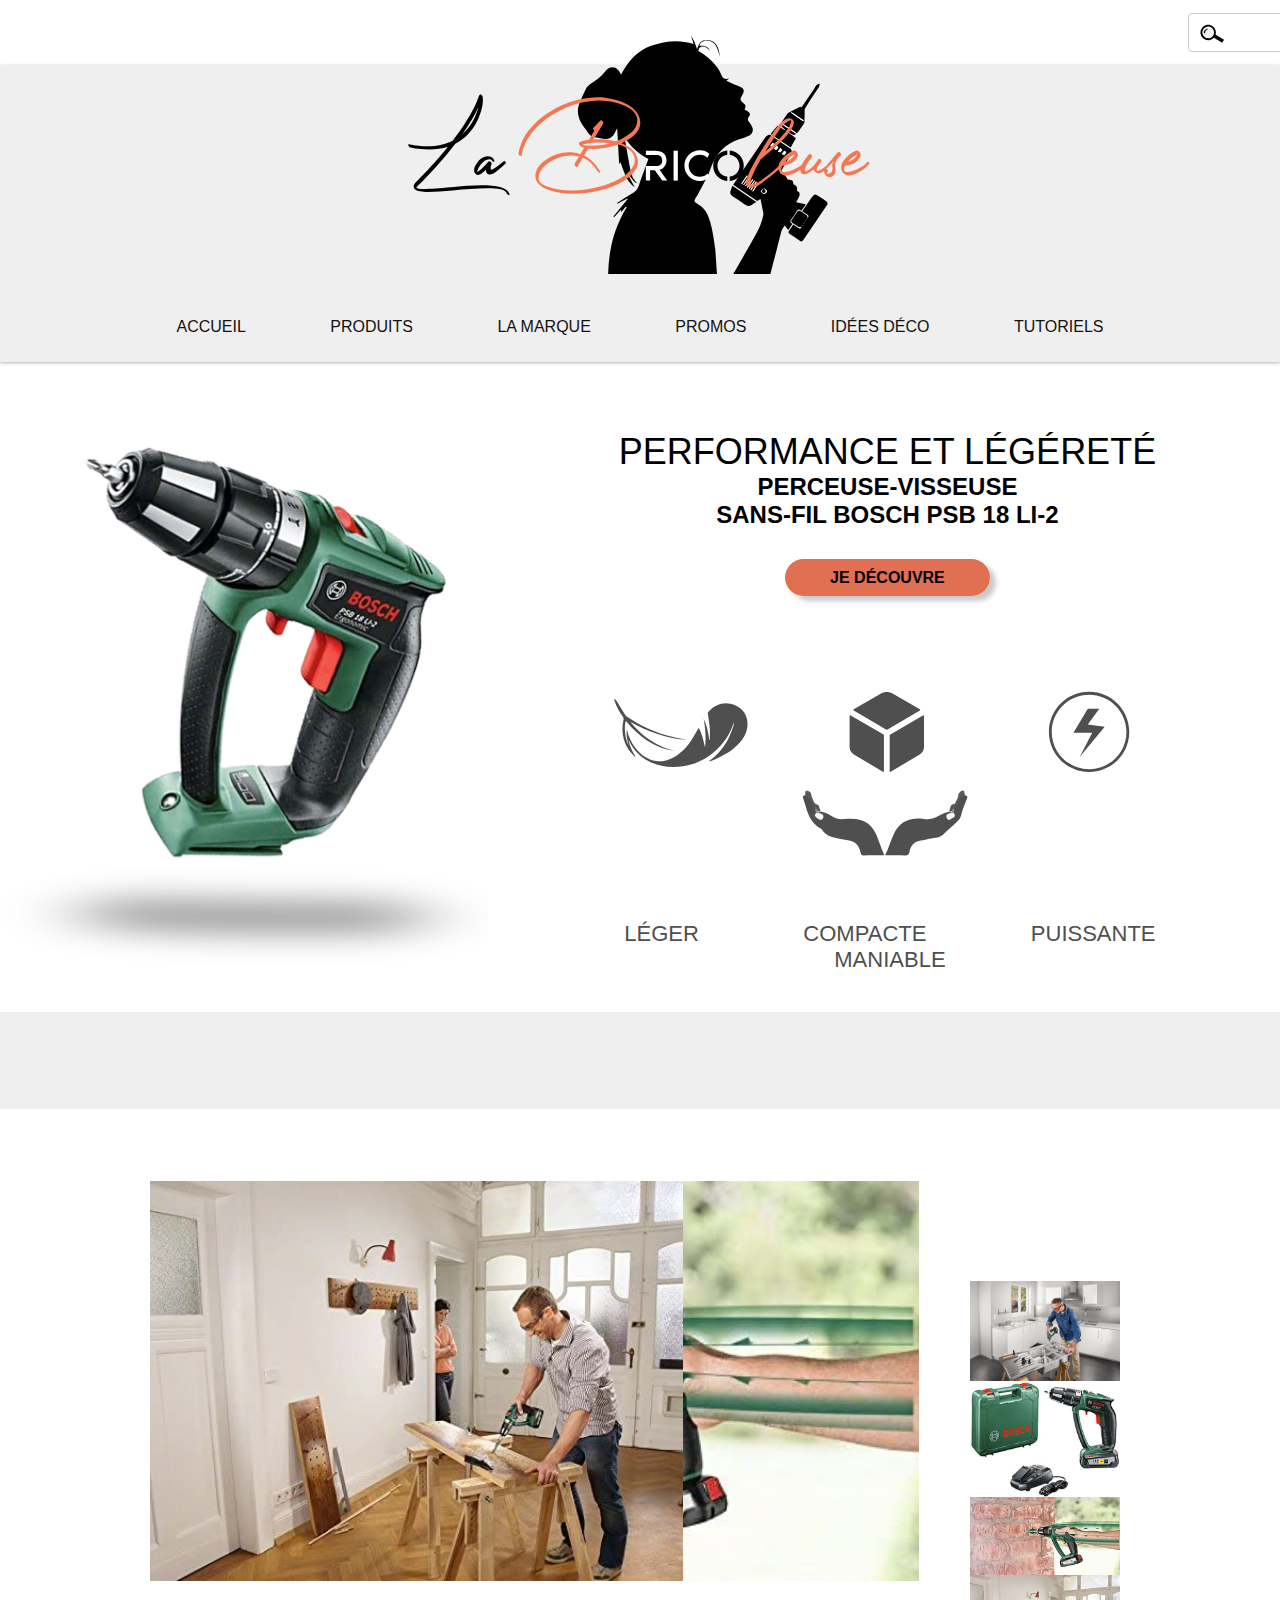
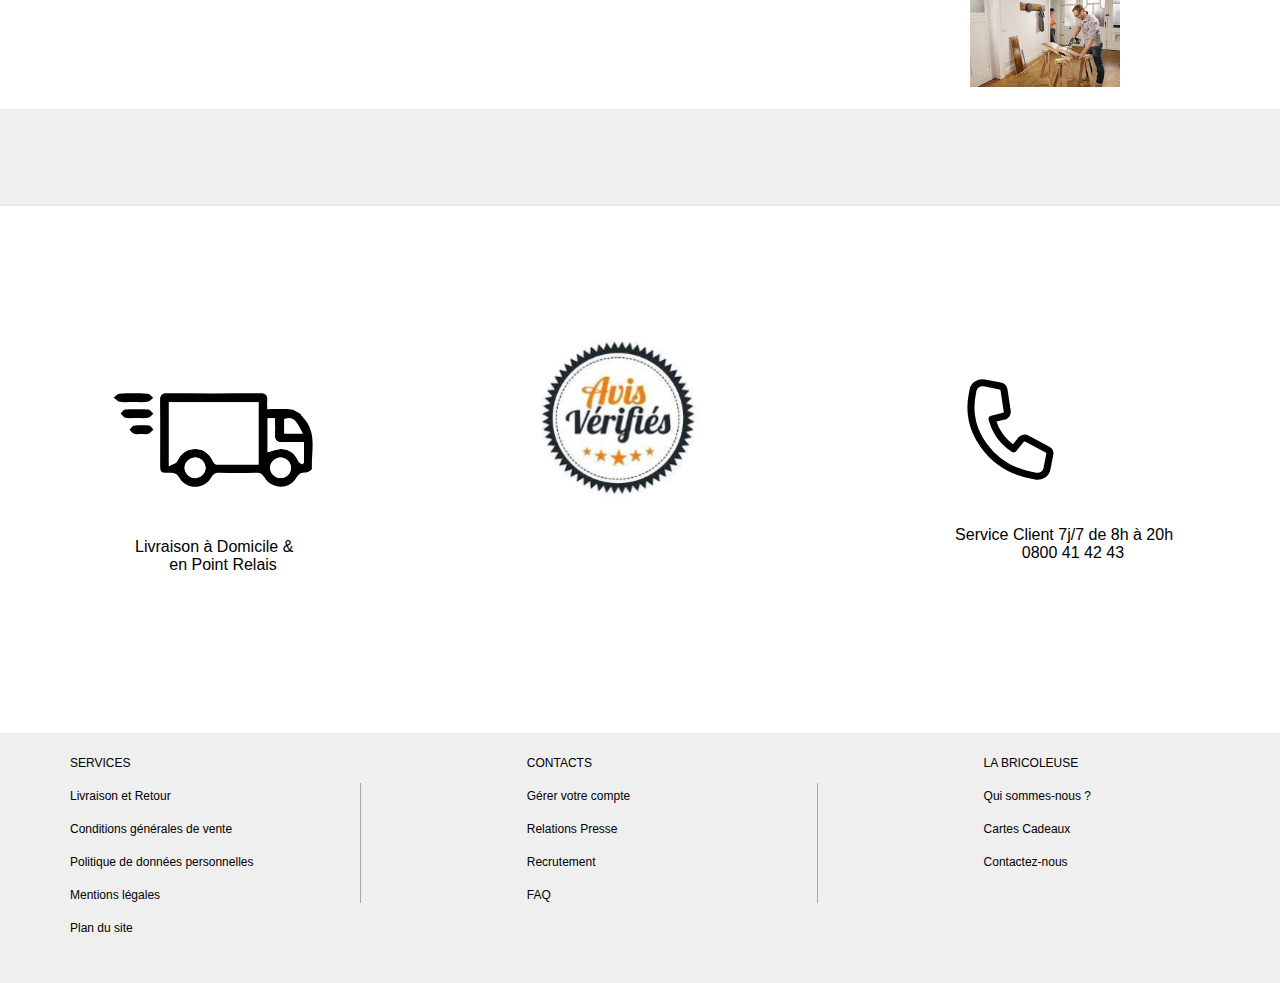
==== index.html @ b51d36c8 "--all" ====
<!DOCTYPE html>
<html lang="fr">

<head>
  <meta charset="UTF-8">
  <meta http-equiv="X-UA-Compatible" content="IE=edge">
  <meta name="viewport" content="width=device-width, initial-scale=1.0">
  <meta name="description" content="Des outils légers et performants que la bricoleuse bricole">
  <title>La Bricoleuse | performance et légéreté</title>
  <link rel="stylesheet" href="style.css">
  <link rel="stylesheet" href="vertical-slider.css">
</head>

<body>
<!--bandeau de recherche-->

<nav>
  <div class="container_nav">
    
    <form>
      <input type="text" id="search" placeholder="Rechercher">
    </form>

    <img class="personne" src="./icones/user.svg">
    <img class="sac" src="./icones/icone_panier.svg">

  </div>
</nav>

<!--header-->

<header>
  <div class="centrage_image"><img src="./image/logo/labricoleuselogo.svg" alt="logo la bricoleuse"></div>

  <ul>
    <li><a href="#accueil">accueil</a></li>
    <li><a href="#produits">produits</a></li>
    <li><a href="#lamarque">la marque</a></li>
    <li><a href="#promos">promos</a></li>
    <li><a href="#ideesdeco">idées déco</a></li>
    <li><a href="#tutoriels">tutoriels</a></li>
  </ul>

</header>

<!--contenu global-->

<main class="container_main">

  <!--les différentes sections-->

  <section id="section1"><!--première section-->
    <img id="perceusegauche" src="./image/image perceuses/perceusesection1.svg" alt="photo de perceuse performante"> 


    <div id="section1_gche">
    <div>
    <h2>performance et légéreté</h2>
    <h3>perceuse-visseuse</h3>
    <h4>sans-fil bosch psb 18 li-2</h4>
   </div> 

    <div><a class="btn" href="#">je découvre</a></div> 
    
    <div>
      <ul id="icones_gche">
        <li><img src="./icones/leger.svg"></li>
         <li><img src="./icones/compacte.svg"></li>
        <li><img src="./icones/puissante.svg"></li>
         <li><img src="./icones/maniablev3.svg"></li>
      </ul>
    </div>

  <div>
    <ul id="baselines_gche">
    <li><p>léger</p></li>
    <li><p>compacte</p></li>
    <li><p>puissante</p></li>
    <li><p>maniable</p></li>
  </ul>
  </div>

    </div>

    
  </section>

  <!--bandeau gris-->

  <div class="grey"></div>

  <section id="gallery"><!--deuxième section-->

  <!--vertical gallery-->

<div class="container_gallery">
  <ul class="slides">
    <li id="slide1"><img src="./image/image perceuses/image_gche_section2.svg"></li>
    <li id="slide2"><img src="./image/image perceuses/miniature1.jpg"></li>
    <li id="slide3"><img src="./image/image perceuses/miniature2.jpg"></li>
    <li id="slide4"><img src="./image/image perceuses/miniature3.jpg"></li>
    <li id="slide5"><img src="./image/image perceuses/miniature4.jpg"></li>
  </ul>

  <ul class="thumbnails">
    
    <li><a href="#slide1"><img src="./image/image perceuses/image_gche_section2.svg"></a></li>
    <li><a href="#slide2"><img src="./image/image perceuses/miniature1.jpg"></a></li>
    <li><a href="#slide3"><img src="./image/image perceuses/miniature2.jpg"></a></li>
    <li><a href="#slide4"><img src="./image/image perceuses/miniature3.jpg"></a></li>
    <li><a href="#slide5"><img src="./image/image perceuses/miniature4.jpg"></a></li>
    


</div>
    
  </section>

<!--bandeau gris-->

<div class="grey"></div>



<section id="livraison"><!--troisième section-->

  <div>
  <img src="./icones/camion.svg">
  <p>Livraison à Domicile &
    en Point Relais</p>
</div>

<div>
  <img id="avis" src="./icones/avis_verifies.svg">
</div>

<div>
  <img id="tel" src="./icones/telephone.svg">
  <p>Service Client 7j/7 de 8h à 20h
    0800 41 42 43</p>
</div>
  
</section>


</main>

<!--pied de page-->

<footer>

  <div>
    <ul>
      <li><p>SERVICES</p></li>
       <li><p>Livraison et Retour</p></li>
       <li><p>Conditions générales de vente</p></li>
       <li><p>Politique de données personnelles</p></li>
       <li><p>Mentions légales</p></li>
       <li><p>Plan du site</p></li>
    </ul>
  </div>

  <div class="vl"></div>


  <div>
    <ul>
      <li><p>CONTACTS</p></li>
       <li><p>Gérer votre compte</p></li>
       <li><p>Relations Presse</p></li>
       <li><p>Recrutement</p></li>
       <li><p>FAQ</p></li>
     </ul>
  </div>

  <div class="vl"></div>


  <div>
    <ul>
      <li><p>LA BRICOLEUSE</p></li>
       <li><p>Qui sommes-nous ?</p></li>
       <li><p>Cartes Cadeaux</p></li>
       <li><p>Contactez-nous</p></li>
     </ul>
  </div>

  <div><img src="./icones/reseauxv2.svg"></div>


</footer>

   
</body>





</html>
---- style.css ----
/*variables*/
:root {
--caps: uppercase;
--grey:  #EFEFEF;
--brown: color: #301919;
}



body {

  font-family: 'Segoe UI', Tahoma, Geneva, Verdana, sans-serif;
  font-size: 16 px;
  margin: 0;
}


/*bandeau de recherche*/

.container_nav {

  width: 35%;
  margin: 0 80px;
}

nav {
  background-color: white;  
  top: 0;
  left: 0;
  right: 0;
  margin: 0;
}

nav .container_nav {
  display: flex;
  justify-content: space-evenly; 
  align-items: center;  
  height: 65px;
  margin: 0 1180px;
}

#search {

  width: 356px;
  height: 39px;
  text-align: center;
  border: 1px solid #ccc;
  border-radius: 4px;
  box-sizing: border-box;
  background: url(./icones/loupe.svg) no-repeat;
  background-size: 25px 24px;
  background-position: 10px 7px;
}


/*header*/

header {
background-color: var(--grey);
height: 297px;
box-shadow: 0px 1px 3px rgb(180, 180, 180);

}


header img {
  width: 550px;
  height: auto;
  margin-top: -58px;
 }


 .centrage_image {
 
 text-align: center;

}

header ul {

  list-style-type: none;
  margin-top: 40px;
  text-align: center;

  
}

header li a {
   
  text-decoration: none;
  font-size: 16px;
  color: rgb(19, 18, 18);
  margin: 40px;
  
}

header li {
  display: inline;
  text-transform: var(--caps);
}

 
/*première section*/


.container_main section {
  display: flex;
  justify-content: space-between; 
  align-items: center;
  height: 650px;
  width: auto;
}

#perceusegauche {
width: 600px;
height: auto;
margin-top: 50px;

}



.btn {

color: var(--white);
text-transform: var(--caps);
text-decoration: none;
font-weight: 600;
background-color:  #E16F52;
padding: 10px 45px;
border-radius: 70px;
box-shadow: 6px 5px 5px rgb(202, 202, 202);
margin-top: 60px;

}


#section1_gche h4 {
  
  margin-bottom: 40px;
  font-size:24px;
}

#section1_gche h3 {
  
  font-size:24px;
}


#section1_gche h2 {

  margin-top: -120px;
  font-size: 36px;
  font-weight: 200;
}

#section1 div {

  margin:auto;
  text-transform: var(--caps);

}

#section1_gche {
display: flex;
flex-direction: column;
align-items: center;
text-align: center;


}


 #icones_gche li {

  display: inline-block;
  list-style-type: none;
  margin-right: 5px;
  flex-wrap: nowrap;

}

div #icones_gche {
  margin: auto;
  transform: translateY(100px);
}

#icones_gche img {

  width: 90%;
  height: auto;
  text-align: center;
 
}

#baselines_gche li {

  display: inline-block;
  list-style-type: none;
  transform: translateY(150px);
  padding-right: 100px;
  font-size: 22px;
  color:rgb(79, 79, 79)
  
}

#baselines_gche {

  margin-left: 105px;
}





/*bandeaux gris*/

.grey {

  background-color: var(--grey);
  height: 97px
}

/*2ème section-gallery*/

#gallery {

  height: 600px;
}



/*troisième section livraison*/

#livraison {
  display: flex;
  align-items: center;
  justify-content: space-around;
  height: 527px;
  background-color: white;
  box-shadow: 0px 1px 3px rgb(180, 180, 180);
}


#livraison p {
  text-align: center;
  white-space: pre-wrap;
  margin-top: 20px;
 
}


#livraison img {
  text-align: center;
   margin: auto;
   margin-bottom: 20px;
}




#livraison #avis {

  width: 80%;
  height: auto;
  margin-bottom: 100px;
}




/*footer*/

footer {
  display: flex;
  align-items: left;
  background-color: var(--grey);
  height: 250px;
 
 
  
}

footer li {
  list-style-type: none;
  font-size: 12px;
  line-height: 5px;
  margin-left: 10px;
  margin-right: 20px;
  margin-top: 28px;
  width: 250px;
}

.vl {

  border-left: 1px solid rgb(168, 168, 168);
  height: 120px;
  margin-top: 50px;
  margin-left: 150px;
}


footer img {

width: 150%;
height: auto;
margin-top: 30px;
margin-left: 100px;
margin-right: -250px;


}

footer div {
width: 150px;
margin-left: 60px;

}
---- vertical-slider.css ----
html {
/*height: 100%;*/
box-sizing: border-box;
}

*,
*:before,
*:after {
box-sizing: inherit;
margin: 0;
padding: 0;
}

.container_gallery {
    display: flex;
    justify-content: center;
    margin-left: 150px;
    transform: translateY(50px);
}

.thumbnails {
    display: flex;
    flex-direction: column;
    line-height: 0;
    margin-left: 100px;
    margin-bottom: 50px;
}

.thumbnails li {
    flex: auto;
    list-style: none;
    
}

.container_gallery .thumbnails a {
    display: block;
    list-style-type: none;
    
}

.thumbnails img {

    width: 150px;
    height: auto;
    object-fit: cover;
    object-position: top;
}

.slides {
    
    overflow: hidden;
    width: 720px;
    height: 220px;
}

.slides li {
    width: 500px;
    height: 220px;
    position: absolute;
    z-index: 1;
    list-style: none;
    


}

.slides img {
    height: 400px;
    object-fit: cover;
    object-position: top;
    
}

.slides li:target {
    z-index: 3;
    animation: slide 1s 1;
}

.slides li:not(:target) {
animation: hidden 1s 1;

}
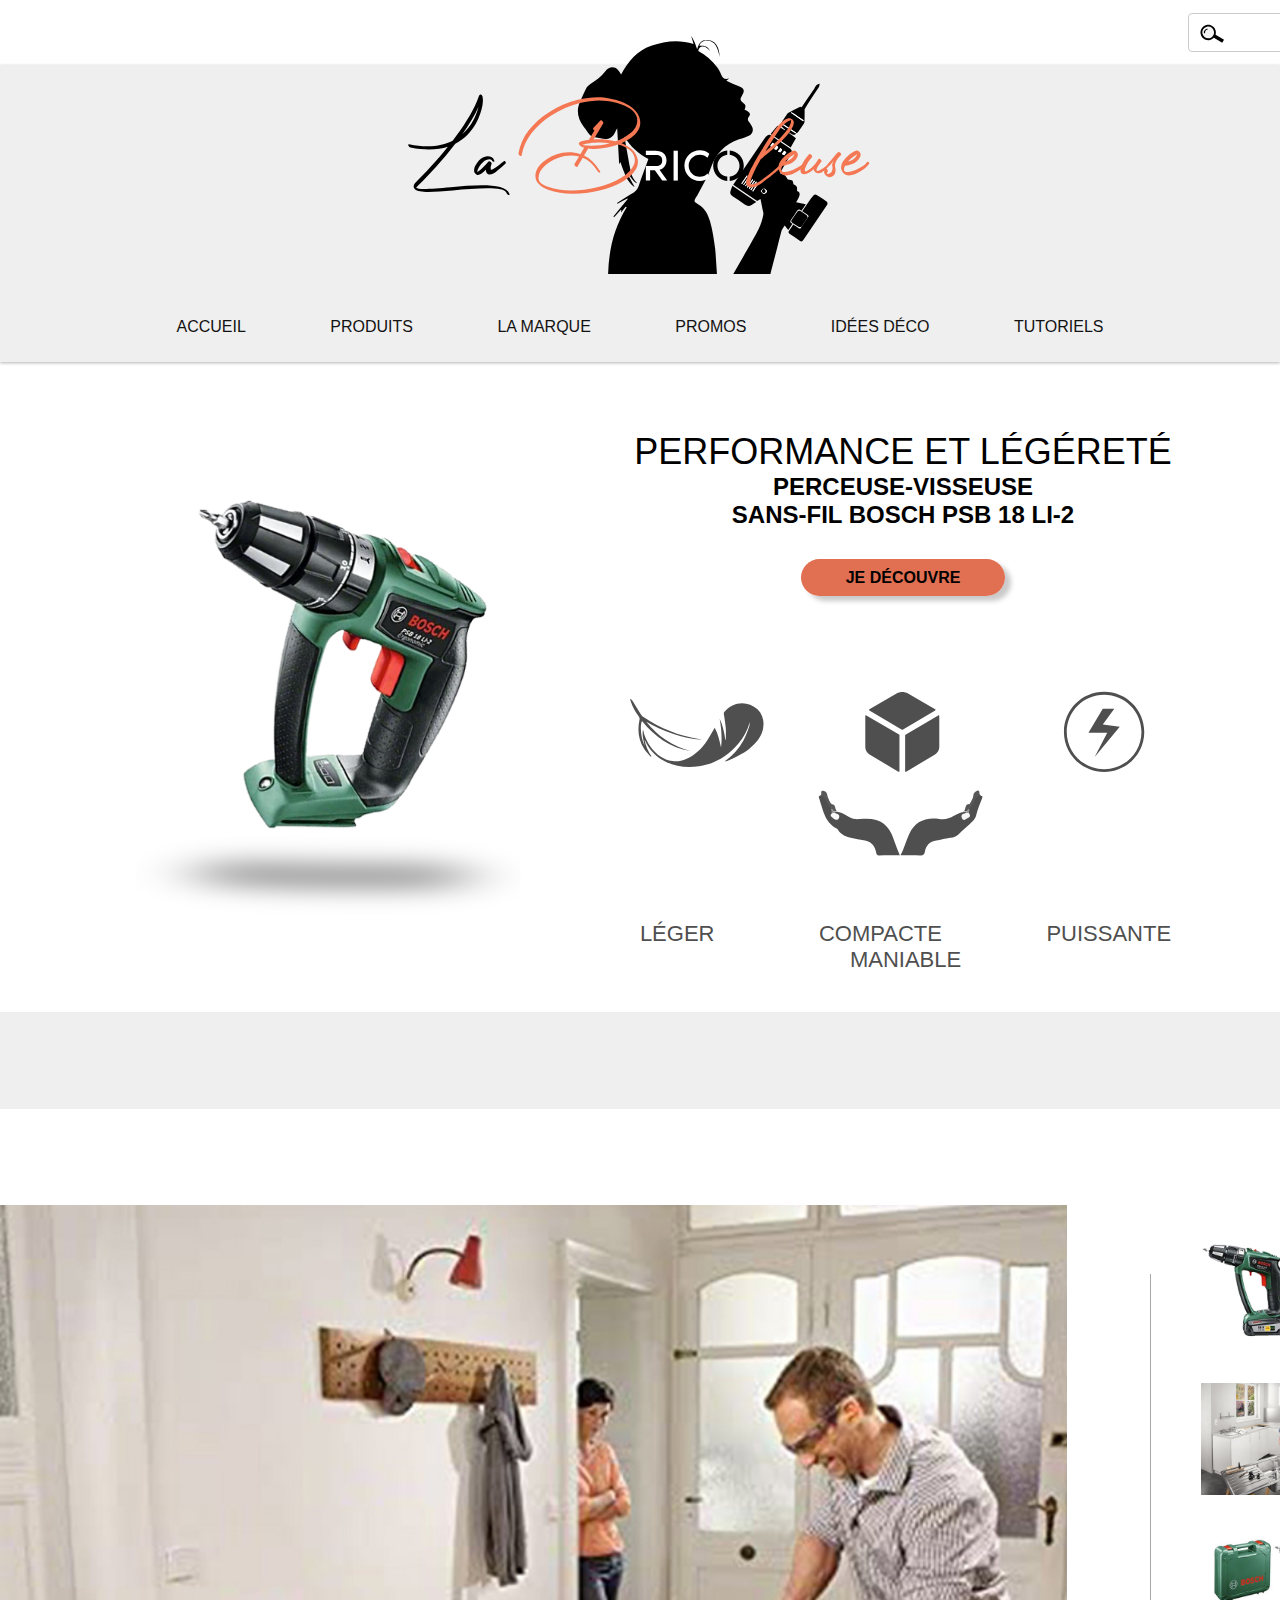
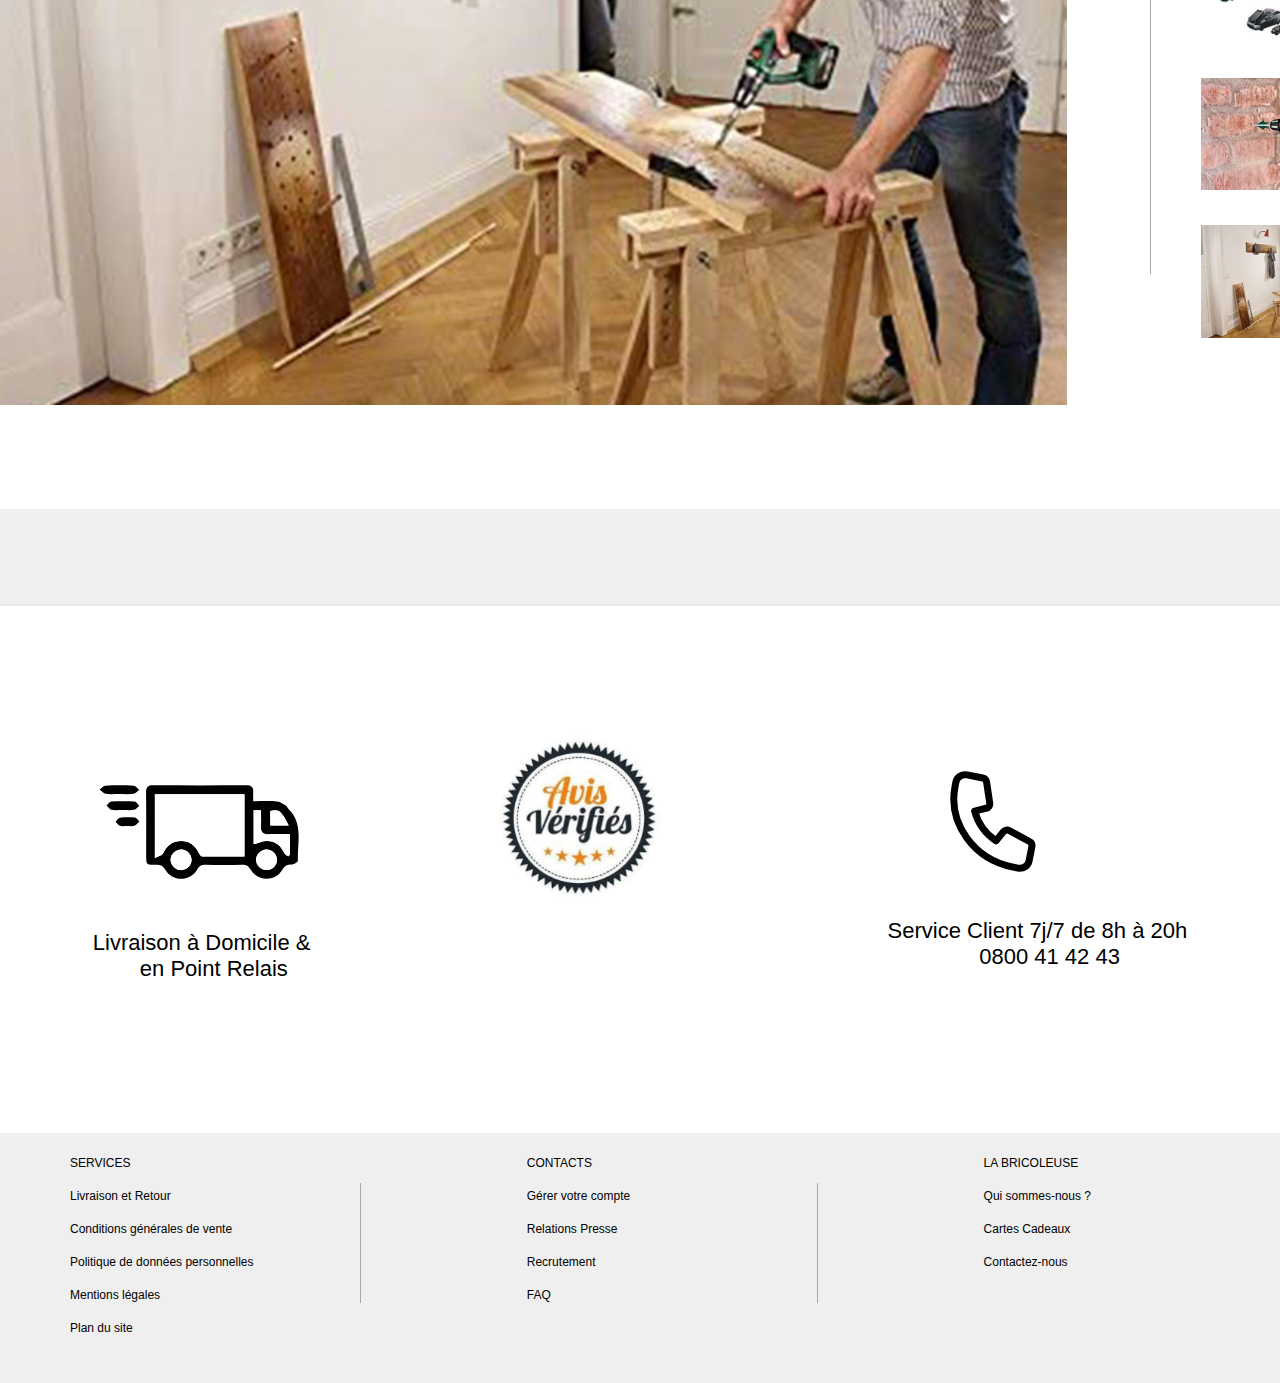
==== commit bfbbbda5: "--all" ====
--- a/index.html
+++ b/index.html
@@ -95,24 +95,28 @@
 
 <div class="container_gallery">
   <ul class="slides">
-    <li id="slide1"><img src="./image/image perceuses/image_gche_section2.svg"></li>
+    <li id="slide1"><img src="./image/image perceuses/miniature5.jpg"></li>
     <li id="slide2"><img src="./image/image perceuses/miniature1.jpg"></li>
     <li id="slide3"><img src="./image/image perceuses/miniature2.jpg"></li>
     <li id="slide4"><img src="./image/image perceuses/miniature3.jpg"></li>
     <li id="slide5"><img src="./image/image perceuses/miniature4.jpg"></li>
   </ul>
 
+  <div class="line_gallery"></div>
+
   <ul class="thumbnails">
     
-    <li><a href="#slide1"><img src="./image/image perceuses/image_gche_section2.svg"></a></li>
+    <li><a href="#slide1"><img src="./image/image perceuses/miniature5.jpg"></a></li>
     <li><a href="#slide2"><img src="./image/image perceuses/miniature1.jpg"></a></li>
     <li><a href="#slide3"><img src="./image/image perceuses/miniature2.jpg"></a></li>
     <li><a href="#slide4"><img src="./image/image perceuses/miniature3.jpg"></a></li>
     <li><a href="#slide5"><img src="./image/image perceuses/miniature4.jpg"></a></li>
     
-
-
-</div>
+   
+
+</div>
+
+<div><a class="btn2" href="#">en savoir plus</a></div> 
     
   </section>
 
--- a/style.css
+++ b/style.css
@@ -112,9 +112,10 @@
 }
 
 #perceusegauche {
-width: 600px;
+width: 500px;
 height: auto;
 margin-top: 50px;
+margin-left: 130px;
 
 }
 
@@ -225,8 +226,26 @@
 
 #gallery {
 
-  height: 600px;
-}
+  height: 1000px;
+}
+
+
+
+.btn2 {
+
+  color: var(--white);
+  text-transform: var(--caps);
+  text-decoration: none;
+  font-weight: 600;
+  background-color:  #E16F52;
+  padding: 10px 45px;
+  border-radius: 70px;
+  box-shadow: 6px 5px 5px rgb(202, 202, 202);
+  transform: translateY(150px);
+  margin: auto;
+  
+  }
+
 
 
 
@@ -246,6 +265,7 @@
   text-align: center;
   white-space: pre-wrap;
   margin-top: 20px;
+  font-size: 22px;
  
 }
 
@@ -254,6 +274,12 @@
   text-align: center;
    margin: auto;
    margin-bottom: 20px;
+}
+
+
+#tel {
+
+  transform: translateX(50px);
 }
 
 
--- a/vertical-slider.css
+++ b/vertical-slider.css
@@ -14,23 +14,36 @@
 .container_gallery {
     display: flex;
     justify-content: center;
-    margin-left: 150px;
-    transform: translateY(50px);
+    margin: auto;
+    transform: translateY(-35px);
+}
+
+
+.line_gallery {
+
+  border-left: 1px solid rgb(168, 168, 168);
+  height: 600px;
+  margin: auto;
+  transform: translateX(350px);
+  
+  
 }
 
 .thumbnails {
     display: flex;
     flex-direction: column;
     line-height: 0;
-    margin-left: 100px;
-    margin-bottom: 50px;
+    margin-left: 400px;
+    transform: translateY(-5px);
 }
 
 .thumbnails li {
     flex: auto;
     list-style: none;
-    
+    margin-top: 35px;
 }
+
+
 
 .container_gallery .thumbnails a {
     display: block;
@@ -49,23 +62,23 @@
 .slides {
     
     overflow: hidden;
-    width: 720px;
-    height: 220px;
+    width: 800px;
+    height: 600px;
 }
 
 .slides li {
-    width: 500px;
-    height: 220px;
+    width: 800px;
+    height: 600px;
     position: absolute;
     z-index: 1;
     list-style: none;
-    
+    opacity: 1;
 
 
 }
 
 .slides img {
-    height: 400px;
+    height: 800px;
     object-fit: cover;
     object-position: top;
     
@@ -73,12 +86,9 @@
 
 .slides li:target {
     z-index: 3;
-    animation: slide 1s 1;
-}
-
-.slides li:not(:target) {
-animation: hidden 1s 1;
-
+    opacity: 0;
 }
 
 
+
+
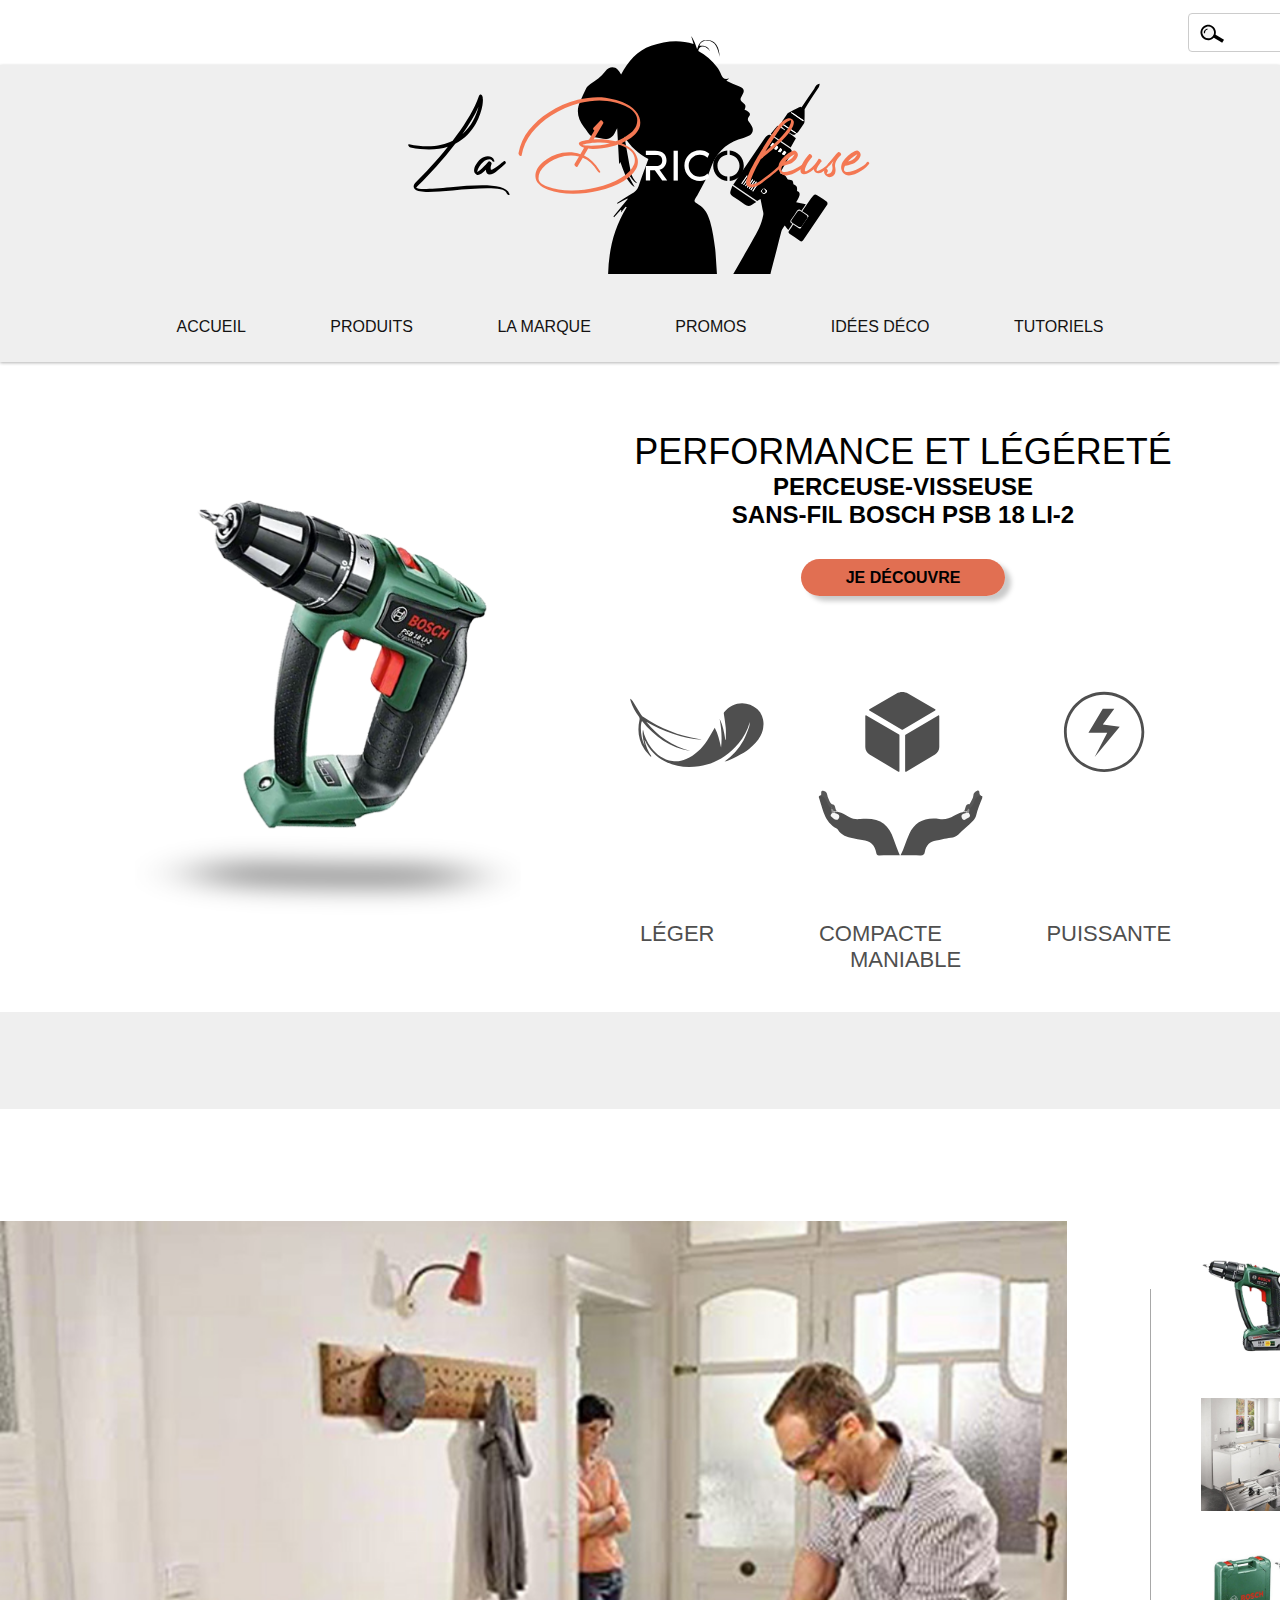
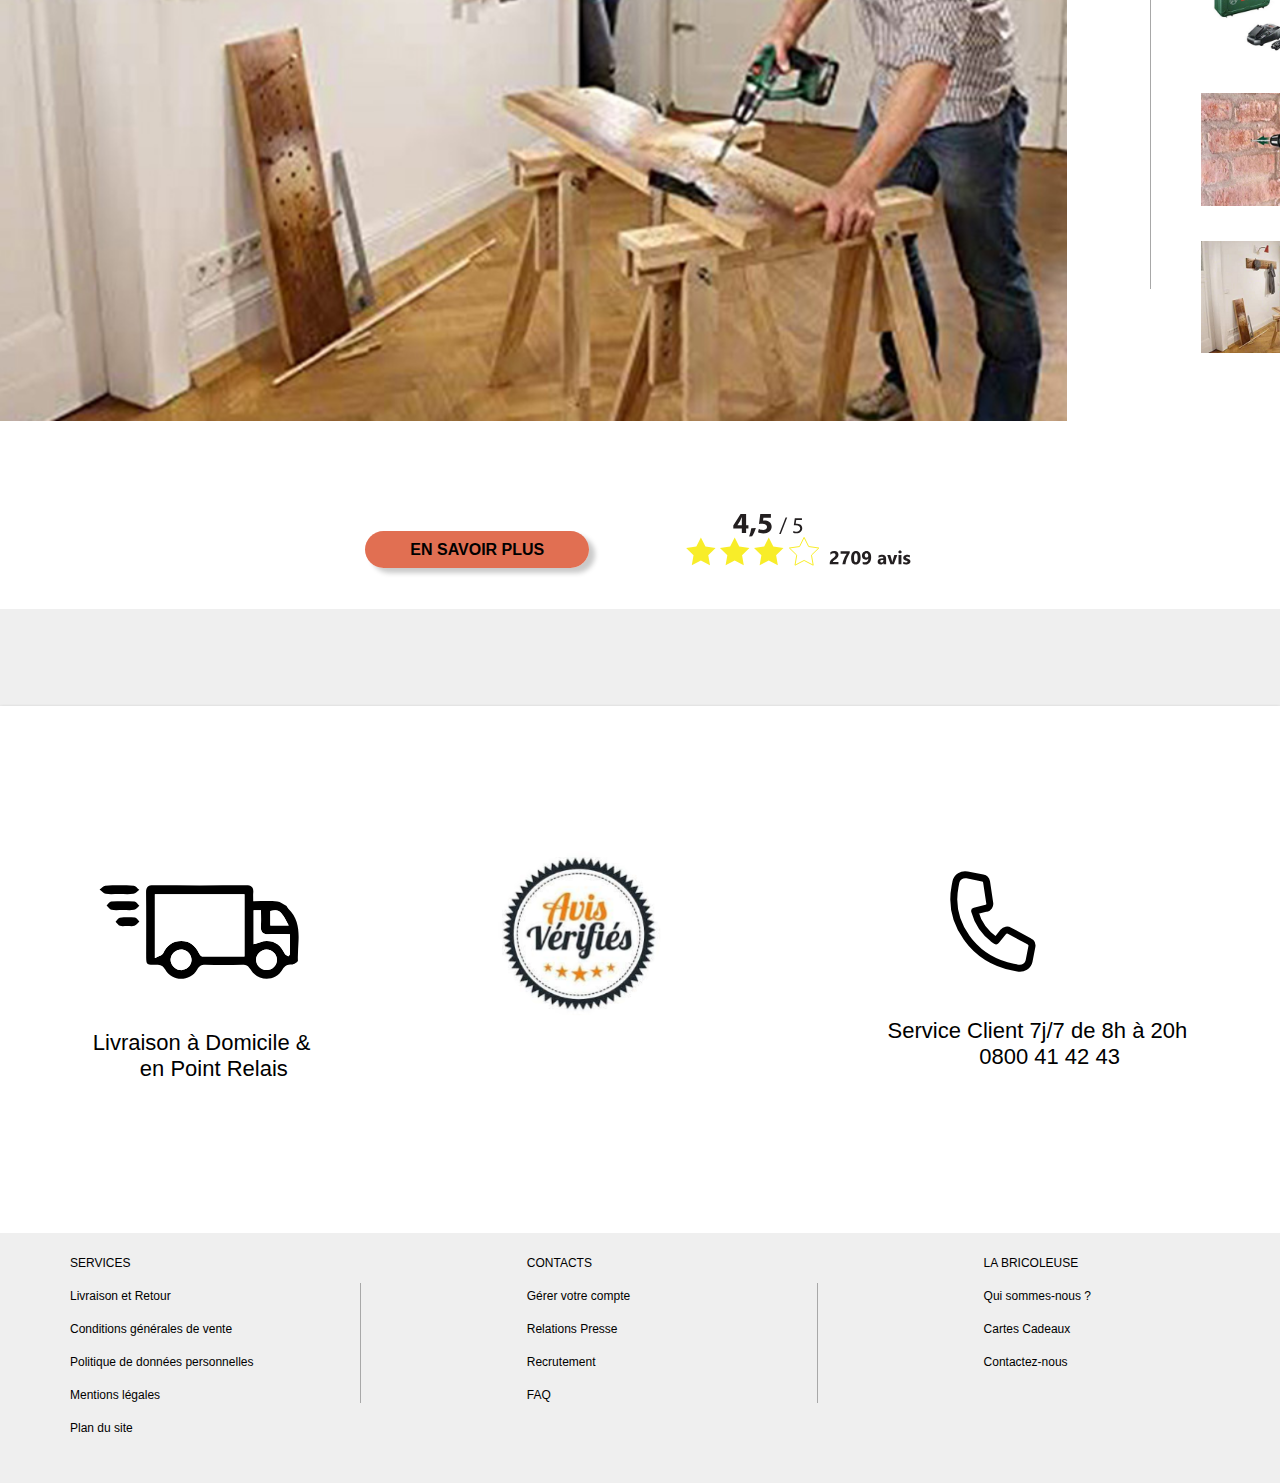
==== commit 79a6273c: "--all" ====
--- a/index.html
+++ b/index.html
@@ -116,7 +116,9 @@
 
 </div>
 
-<div><a class="btn2" href="#">en savoir plus</a></div> 
+<div id="bouton2"><a class="btn2" href="#">en savoir plus</a>
+<img id="avis" src="./icones/avisv3.svg">
+</div> 
     
   </section>
 
--- a/style.css
+++ b/style.css
@@ -226,7 +226,10 @@
 
 #gallery {
 
-  height: 1000px;
+  height: 1100px;
+  display: flex;
+  flex-direction: column;
+ 
 }
 
 
@@ -241,12 +244,22 @@
   padding: 10px 45px;
   border-radius: 70px;
   box-shadow: 6px 5px 5px rgb(202, 202, 202);
-  transform: translateY(150px);
-  margin: auto;
+ 
   
   }
 
-
+#bouton2 {
+
+  transform: translateY(-50px);
+  
+}
+
+
+#avis {
+
+  margin-left: 90px;
+  transform: translateY(16px);
+}
 
 
 /*troisième section livraison*/
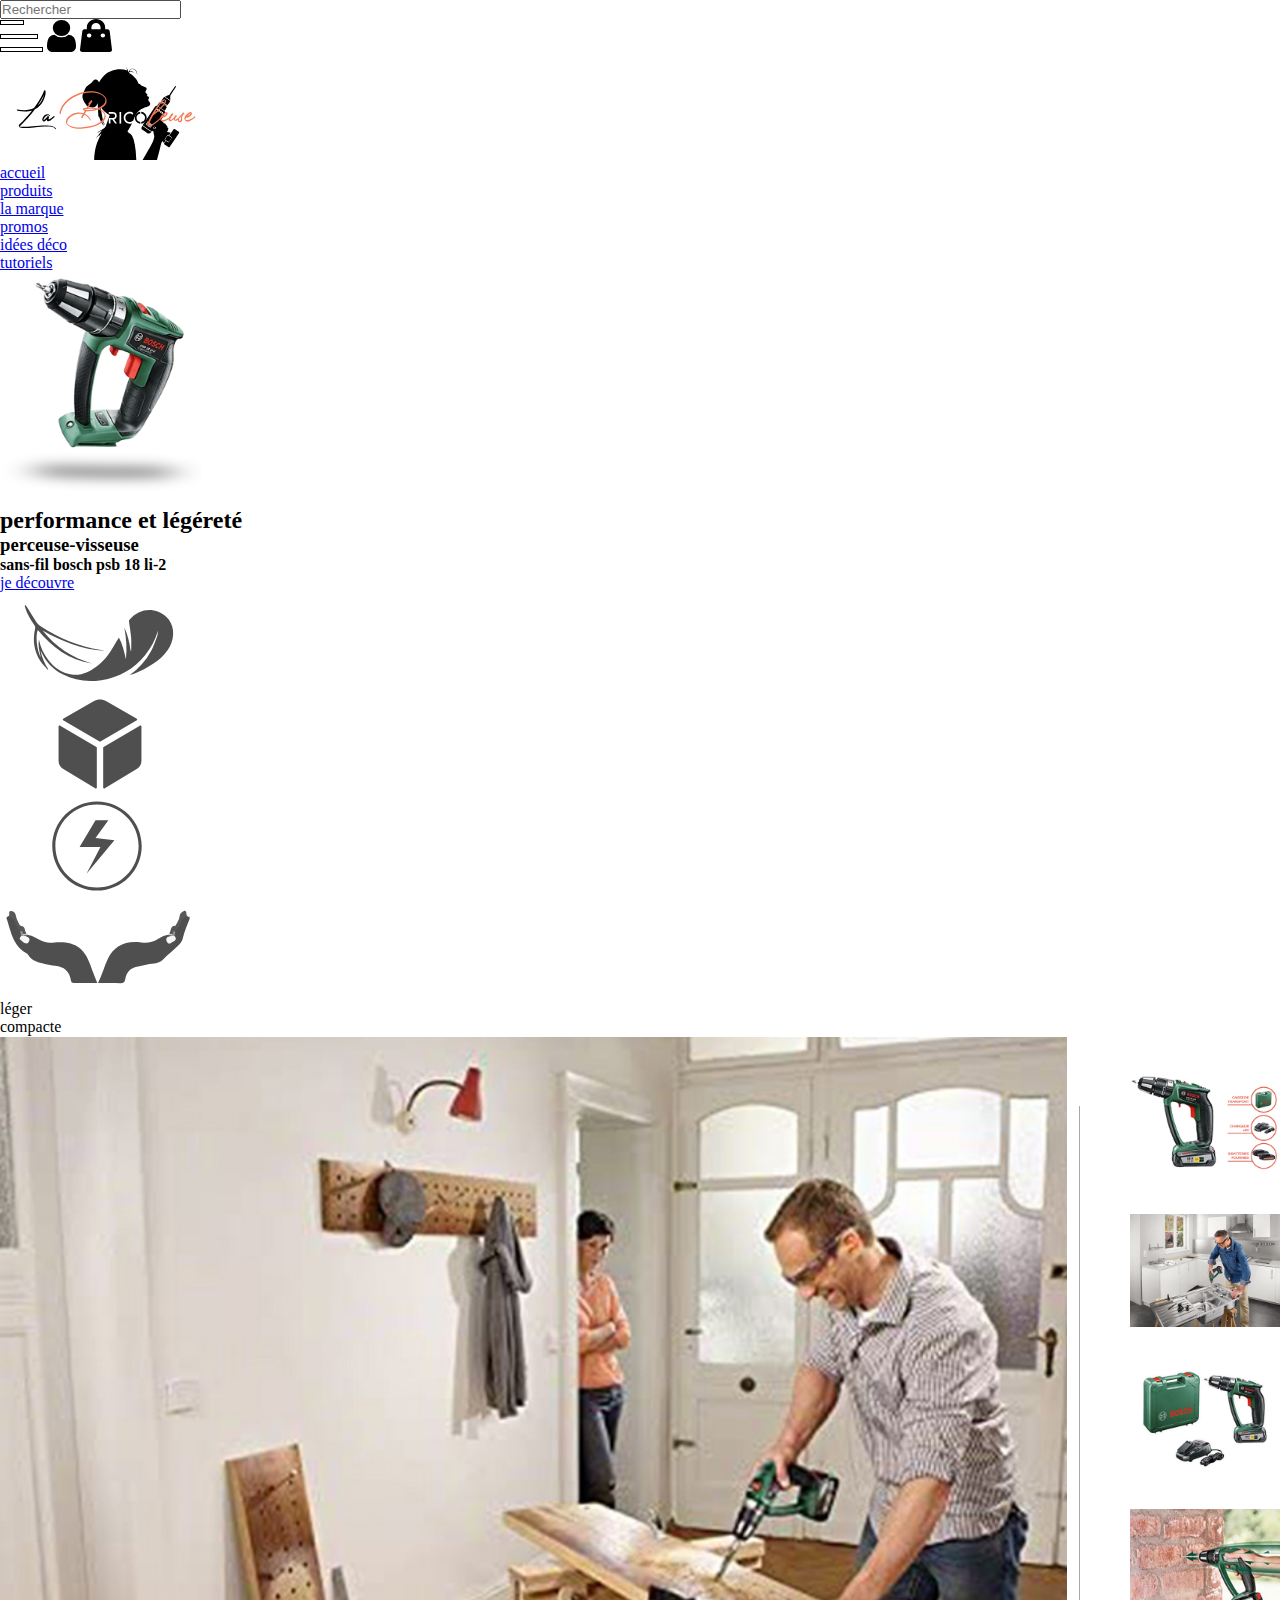
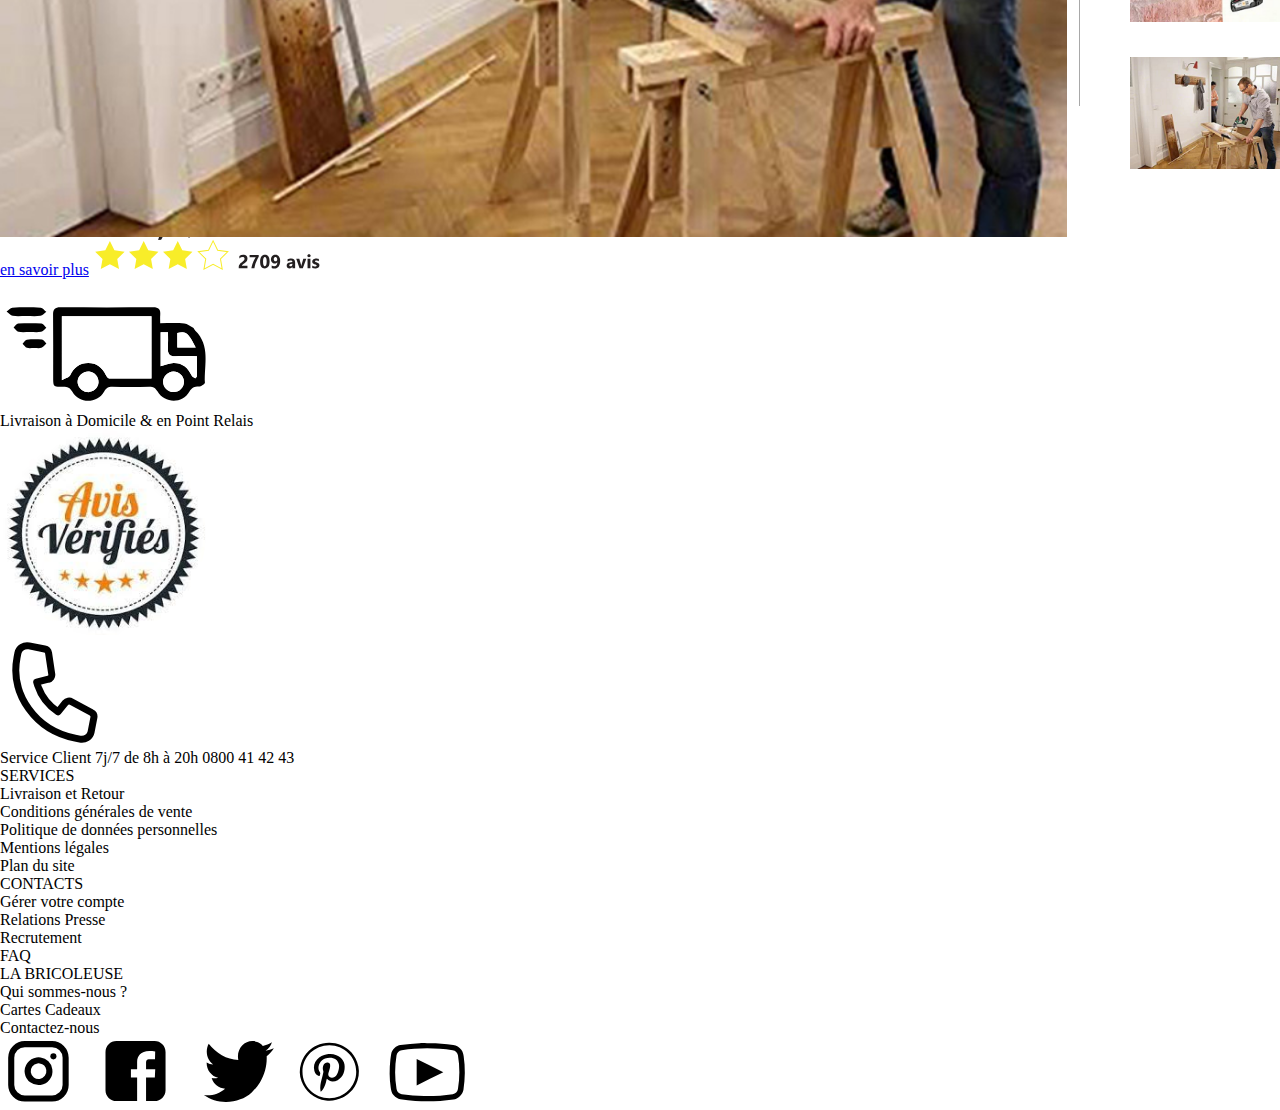
==== commit 60136bbd: "--all" ====
--- a/index.html
+++ b/index.html
@@ -7,7 +7,8 @@
   <meta name="viewport" content="width=device-width, initial-scale=1.0">
   <meta name="description" content="Des outils légers et performants que la bricoleuse bricole">
   <title>La Bricoleuse | performance et légéreté</title>
-  <link rel="stylesheet" href="style.css">
+  <link rel="stylesheet" href="mobile.css">
+  <!-- <link rel="stylesheet" href="style.css"> -->
   <link rel="stylesheet" href="vertical-slider.css">
 </head>
 
@@ -21,6 +22,7 @@
       <input type="text" id="search" placeholder="Rechercher">
     </form>
 
+    <img class="burger"src="./icones/burger.svg">
     <img class="personne" src="./icones/user.svg">
     <img class="sac" src="./icones/icone_panier.svg">
 
@@ -95,22 +97,22 @@
 
 <div class="container_gallery">
   <ul class="slides">
-    <li id="slide1"><img src="./image/image perceuses/miniature5.jpg"></li>
+    <li id="slide5"><img src="./image/image perceuses/miniature5.jpg"></li>
     <li id="slide2"><img src="./image/image perceuses/miniature1.jpg"></li>
     <li id="slide3"><img src="./image/image perceuses/miniature2.jpg"></li>
     <li id="slide4"><img src="./image/image perceuses/miniature3.jpg"></li>
-    <li id="slide5"><img src="./image/image perceuses/miniature4.jpg"></li>
+    <li id="slide1"><img src="./image/image perceuses/miniature4.jpg"></li>
   </ul>
 
   <div class="line_gallery"></div>
 
   <ul class="thumbnails">
     
-    <li><a href="#slide1"><img src="./image/image perceuses/miniature5.jpg"></a></li>
+    <li><a href="#slide5"><img src="./image/image perceuses/miniature5.jpg"></a></li>
     <li><a href="#slide2"><img src="./image/image perceuses/miniature1.jpg"></a></li>
     <li><a href="#slide3"><img src="./image/image perceuses/miniature2.jpg"></a></li>
     <li><a href="#slide4"><img src="./image/image perceuses/miniature3.jpg"></a></li>
-    <li><a href="#slide5"><img src="./image/image perceuses/miniature4.jpg"></a></li>
+    <li><a href="#slide1"><img src="./image/image perceuses/miniature4.jpg"></a></li>
     
    
 
--- a/mobile.css
+++ b/mobile.css
@@ -0,0 +1,124 @@
+/*Version Mobile*/
+
+@media (max-width : 870px) {
+
+/*variables*/
+:root {
+    --caps: uppercase;
+    --grey:  #EFEFEF;
+    --brown: color: #301919;
+    }
+    
+    
+    
+    body {
+    
+      font-family: 'Segoe UI', Tahoma, Geneva, Verdana, sans-serif;
+      font-size: 14 px;
+      margin: 0;
+    }
+
+
+    /*nav*/
+         
+      #search {    /*barre de recherche*/
+  
+        display: none;
+      
+      }
+
+
+      nav .container_nav {
+        display: flex;
+        justify-content: space-between;
+        height: 45px;
+       transform: translateY(10px);
+        
+        }
+   
+
+    .burger {
+
+    display: block;
+    height: 40%;
+    width: auto;
+    
+   }
+
+   .personne {
+    height:50%;
+    width: auto;
+    margin-right: 50px;
+    padding-left: 150px;
+   }
+
+   .sac {
+
+    display: none;    
+   }
+
+
+    /*header*/
+
+   header {
+    height: 200px;
+    width: 400px;
+   }
+
+
+   header ul {
+
+    display: none;
+   }
+
+   header img {
+    width: auto;
+    height: 100px;
+    margin-top: -20px;
+   }
+
+    /*section 1*/
+
+
+   #section1_gche h2 {
+
+    transform: translateY(150px);
+    font-size: 45px;
+    font-weight: 400;
+  }
+
+
+  #section1_gche h3 {
+    
+    font-size:40px;
+    transform: translateY(150px);
+  }
+
+
+  #section1_gche h4 {
+    transform: translateY(180px);
+    font-size: 40px;
+  }
+
+
+  #section1_gche {
+    
+   
+       
+    }
+
+
+   
+  
+  
+
+
+
+
+
+
+
+
+
+
+  }--- a/style.css
+++ b/style.css
@@ -53,12 +53,18 @@
 }
 
 
+.burger {
+display: none;
+
+}
+
+
 /*header*/
 
 header {
 background-color: var(--grey);
 height: 297px;
-box-shadow: 0px 1px 3px rgb(180, 180, 180);
+/*box-shadow: 0px 1px 3px rgb(180, 180, 180);*/
 
 }
 
@@ -270,7 +276,7 @@
   justify-content: space-around;
   height: 527px;
   background-color: white;
-  box-shadow: 0px 1px 3px rgb(180, 180, 180);
+  /*box-shadow: 0px 1px 3px rgb(180, 180, 180);*/
 }
 
 
@@ -354,4 +360,8 @@
 width: 150px;
 margin-left: 60px;
 
-}+}
+
+
+
+
--- a/vertical-slider.css
+++ b/vertical-slider.css
@@ -72,7 +72,7 @@
     position: absolute;
     z-index: 1;
     list-style: none;
-    opacity: 1;
+    
 
 
 }
@@ -86,7 +86,7 @@
 
 .slides li:target {
     z-index: 3;
-    opacity: 0;
+   
 }
 
 
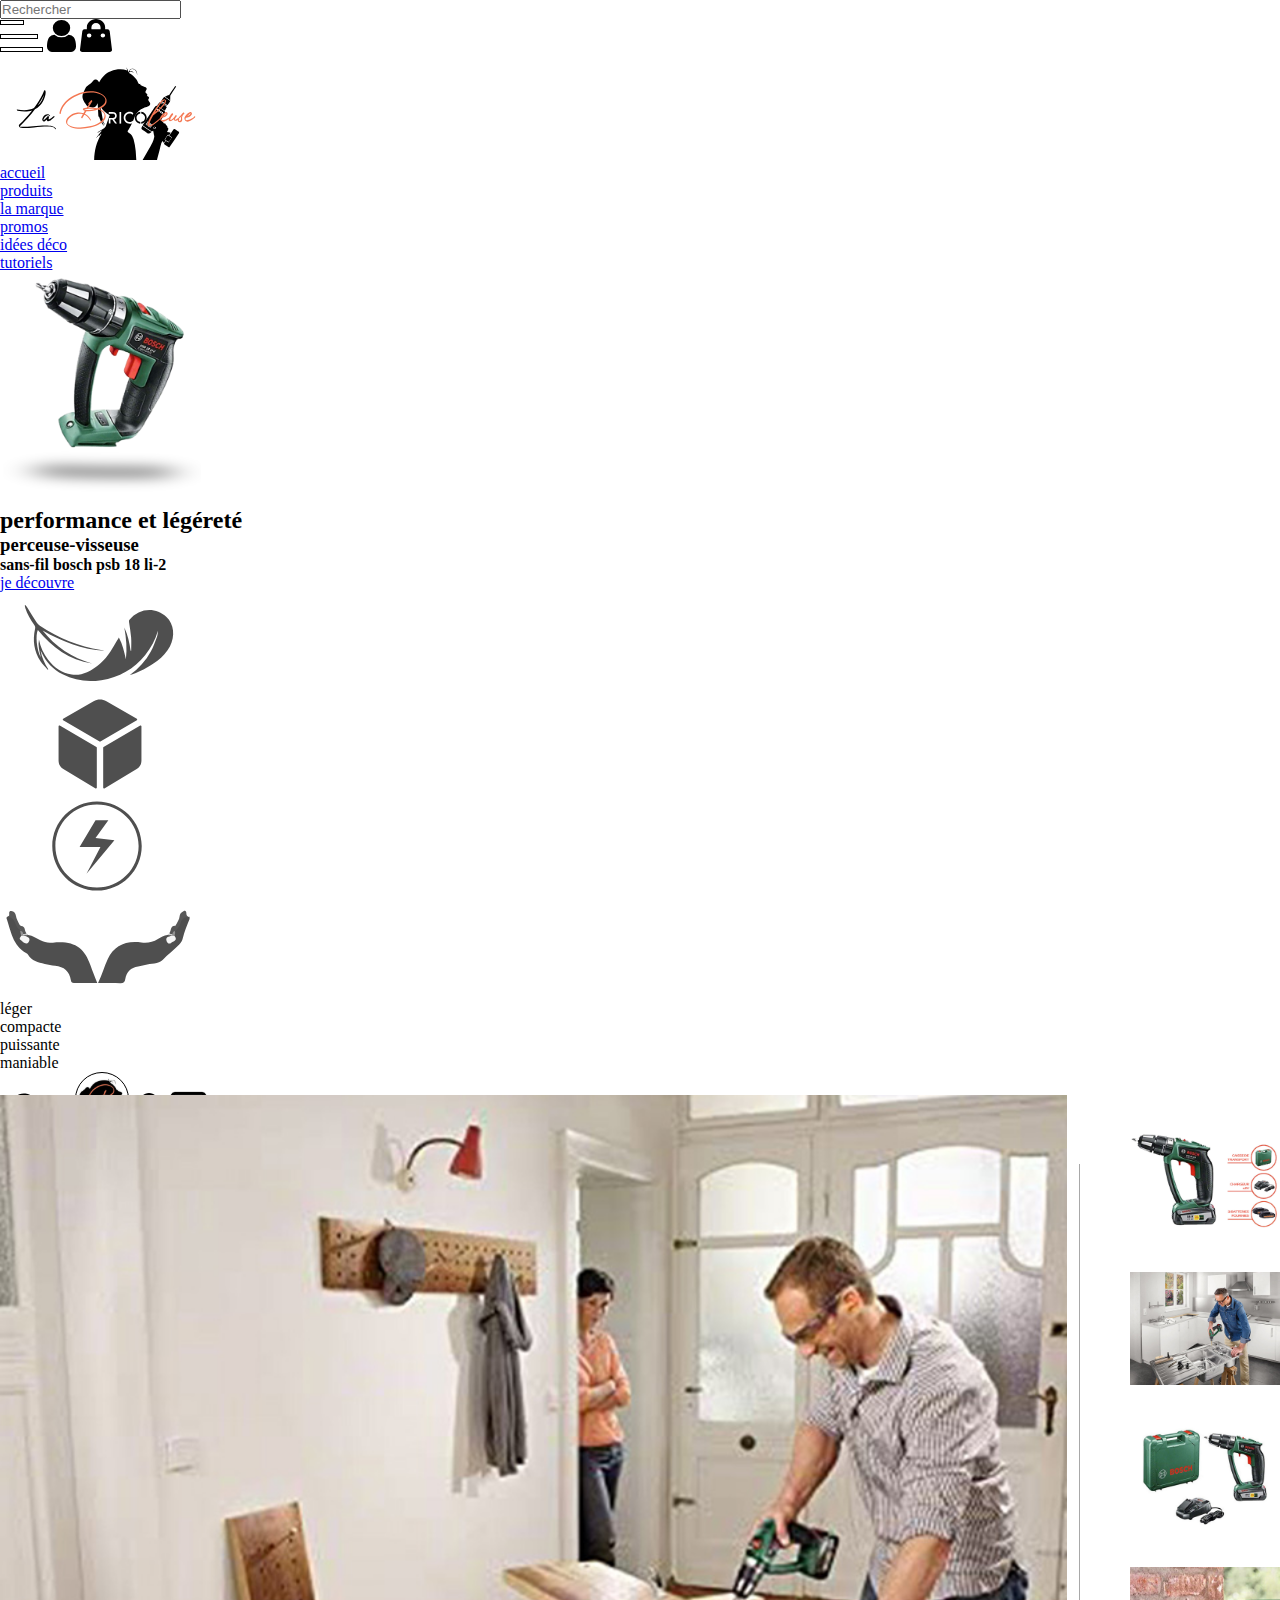
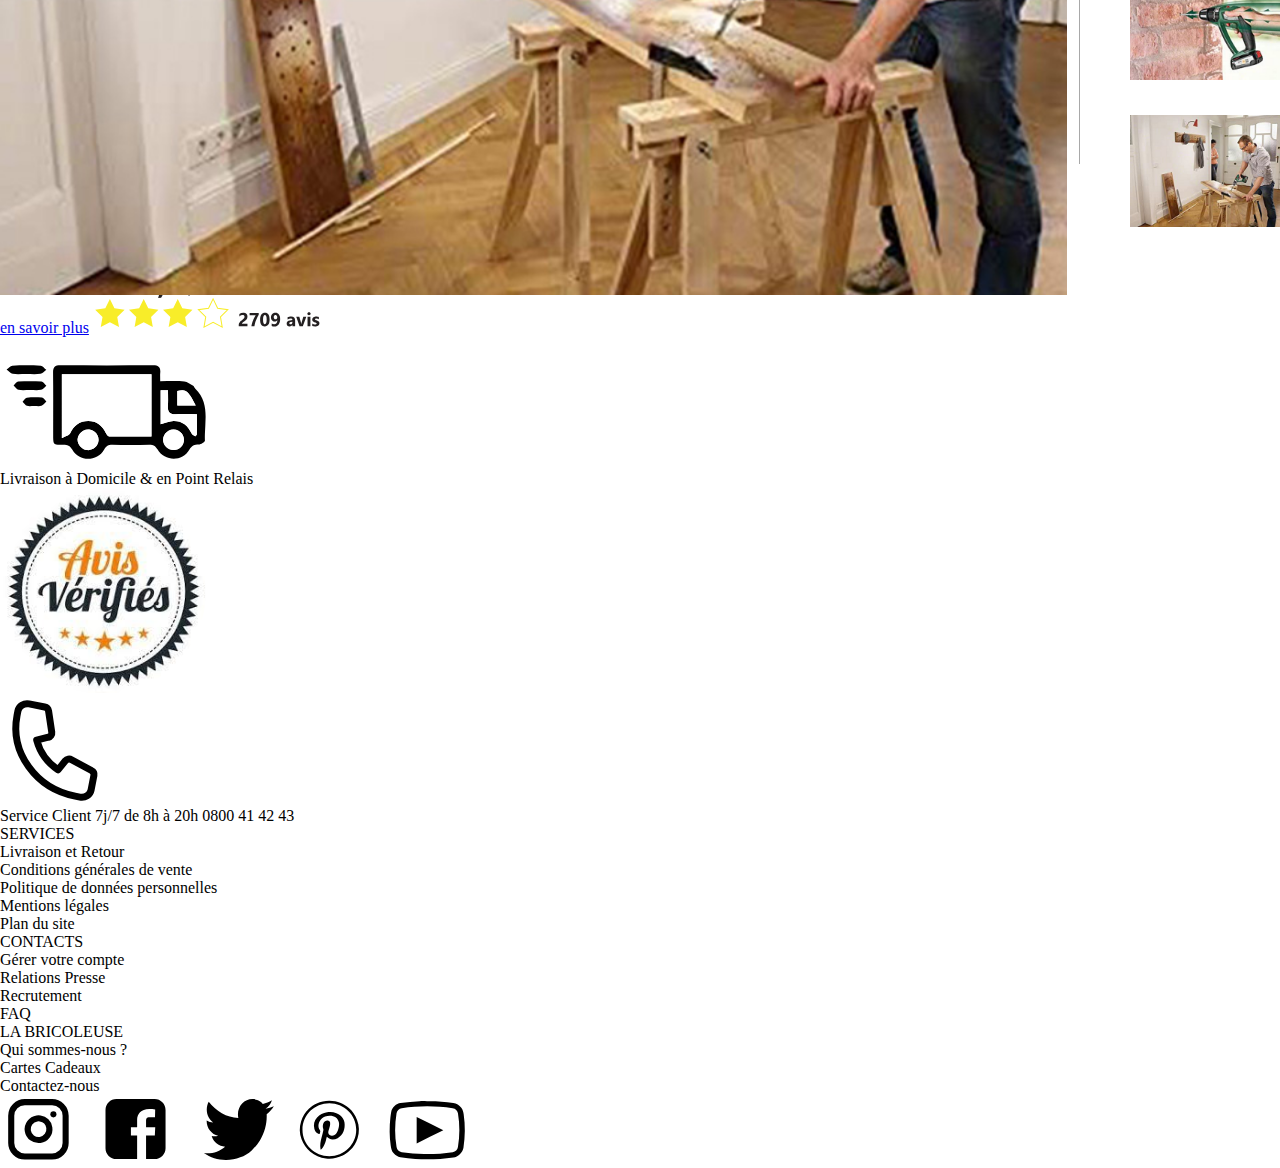
==== commit 2b224f09: "--all" ====
--- a/index.html
+++ b/index.html
@@ -85,7 +85,18 @@
     </div>
 
     
+    <div id="fixed"><!--menu fixe sur smartphone-->
+      <img src="./icones/loupe-menufixe.svg" alt="loupe menu">
+      <img src="./icones/grid-menufixe.svg" alt="grid menu">
+      <img src="./icones/logo-menufixe.svg" alt="logo menu">
+      <img src="./icones/icone_panier.svg" alt="panier menu">
+      <img src="./icones/mail-menufixe.svg" alt="mail menu">
+      </div>
+
   </section>
+
+  
+
 
   <!--bandeau gris-->
 
@@ -155,6 +166,7 @@
 
 <!--pied de page-->
 
+
 <footer>
 
   <div>
--- a/mobile.css
+++ b/mobile.css
@@ -31,8 +31,9 @@
       nav .container_nav {
         display: flex;
         justify-content: space-between;
-        height: 45px;
+        height: 55px;
        transform: translateY(10px);
+       background-color: white; 
         
         }
    
@@ -40,13 +41,13 @@
     .burger {
 
     display: block;
-    height: 40%;
+    height: 50%;
     width: auto;
     
    }
 
    .personne {
-    height:50%;
+    height:60%;
     width: auto;
     margin-right: 50px;
     padding-left: 150px;
@@ -61,8 +62,8 @@
     /*header*/
 
    header {
-    height: 200px;
-    width: 400px;
+    background-color: var(--grey);
+    height: 110px;
    }
 
 
@@ -73,44 +74,178 @@
 
    header img {
     width: auto;
-    height: 100px;
-    margin-top: -20px;
-   }
+    height: 150px;
+    margin-left: 28px;
+    transform: translateY(-40px);
+   }
+
 
     /*section 1*/
 
-
-   #section1_gche h2 {
-
-    transform: translateY(150px);
-    font-size: 45px;
-    font-weight: 400;
-  }
-
-
-  #section1_gche h3 {
-    
-    font-size:40px;
-    transform: translateY(150px);
-  }
-
-
-  #section1_gche h4 {
-    transform: translateY(180px);
-    font-size: 40px;
-  }
-
-
-  #section1_gche {
-    
+   #section1 {
+
+    height: 680px;
+
+   }
+    
+    #perceusegauche {
+        width: 300px;
+        height: auto;
+        transform: translateY(300px);
+        margin-left: -10px;
+        
+    }
+
+
+        #section1_gche {
+            display: flex;
+            flex-direction: column;
+            align-items: center;
+            text-align: center;
+            transform: translateY(-180px);
+            }
+
+
+
+            #section1_gche h2 {
+                margin-top: -120px;
+                font-size: 26px;
+                font-weight: 200;
+              }
+
+
+
+
+              #section1_gche h3 {
+                
+                font-size: 25px;
+              }
+
+
+              #section1_gche h4 {
+  
+                margin-bottom: 40px;
+                font-size: 25px;
+              }
+              
+             
+        .btn {
+
+            color: var(--white);
+            text-transform: var(--caps);
+            text-decoration: none;
+            font-weight: 600;
+            background-color:  #E16F52;
+            padding: 10px 45px;
+            border-radius: 70px;
+            box-shadow: 6px 5px 5px rgb(202, 202, 202);
+            margin-top: 60px;
+            
+            }
+
+
+                
+                                
+              #section1 div {
+              
+                margin:auto;
+                text-transform: var(--caps);
+                           
+              }
+
+
+              #section1_gche {
+                display: flex;
+                flex-direction: column;
+                justify-content: space-around;
+               
+                
+                }
+              
+                     
+              
+               #icones_gche li {
+              
+                display: inline-block;
+                list-style-type: none;
+                flex-wrap: nowrap;
+                padding-bottom: 40px;             
+              }
+
+
+               #icones_gche img {
+
+                width: 36%;
+                height: auto;
+                text-align: right;             
+              }
+
+
+              div #icones_gche {
+                transform: translateX(130px);
+                margin-top: 80px;
+              }
+
+
+              #baselines_gche li {
+
+                display: inline-block;
+                list-style-type: none;
+                padding-right: 10px;
+                font-size: 13px;
+                color:rgb(79, 79, 79);
+                line-height: 90px;
+                z-index: 100;
+                transform: translateY(-320px);
+                               
+              }
+
+              #baselines_gche li:nth-child(2)  {
+
+                margin-bottom: -15px;
+                               
+              }
+
+
+              #baselines_gche li:nth-child(3)  {
+
+                margin-bottom: -15px;
+                               
+              }
+              
+
+              #baselines_gche {
+              
+                margin-left: 268px;
+              }
+
+
+
+              /*footer-menu fixe*/
+            
+   #fixed {
+
+    display: block;
+    height: 72px;
+    background-color: var(--grey);
+    position: fixed;
+    top: 780px;
+    
+        
+   }
+
+   #fixed img {
+
+    display: inline-block;
+    margin: auto;
+   }
+
+
    
-       
-    }
-
-
-   
-  
-  
+  
+  
+
+
 
 
 
--- a/style.css
+++ b/style.css
@@ -174,7 +174,6 @@
 align-items: center;
 text-align: center;
 
-
 }
 
 
@@ -316,6 +315,19 @@
 
 /*footer*/
 
+
+#fixed {
+
+  display: none;
+}
+
+
+#fixed img {
+
+  display: none;
+}
+
+
 footer {
   display: flex;
   align-items: left;
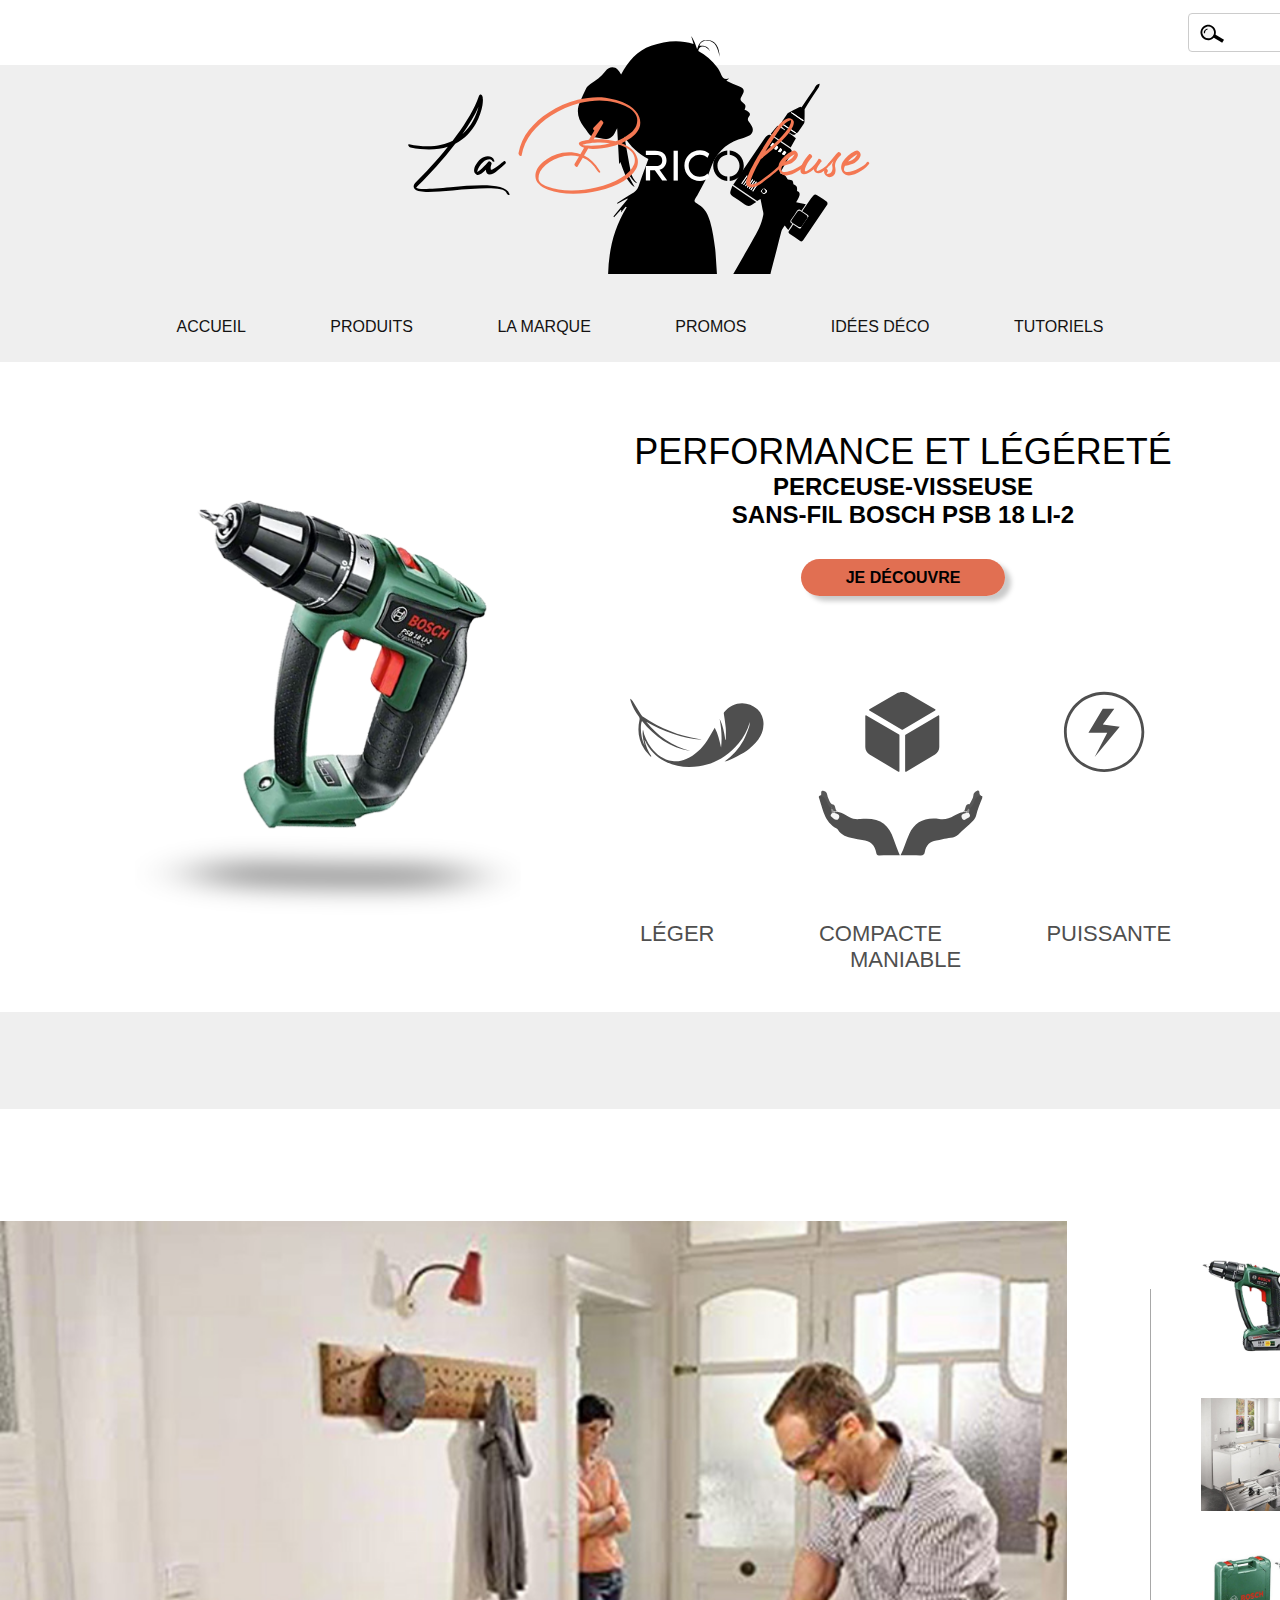
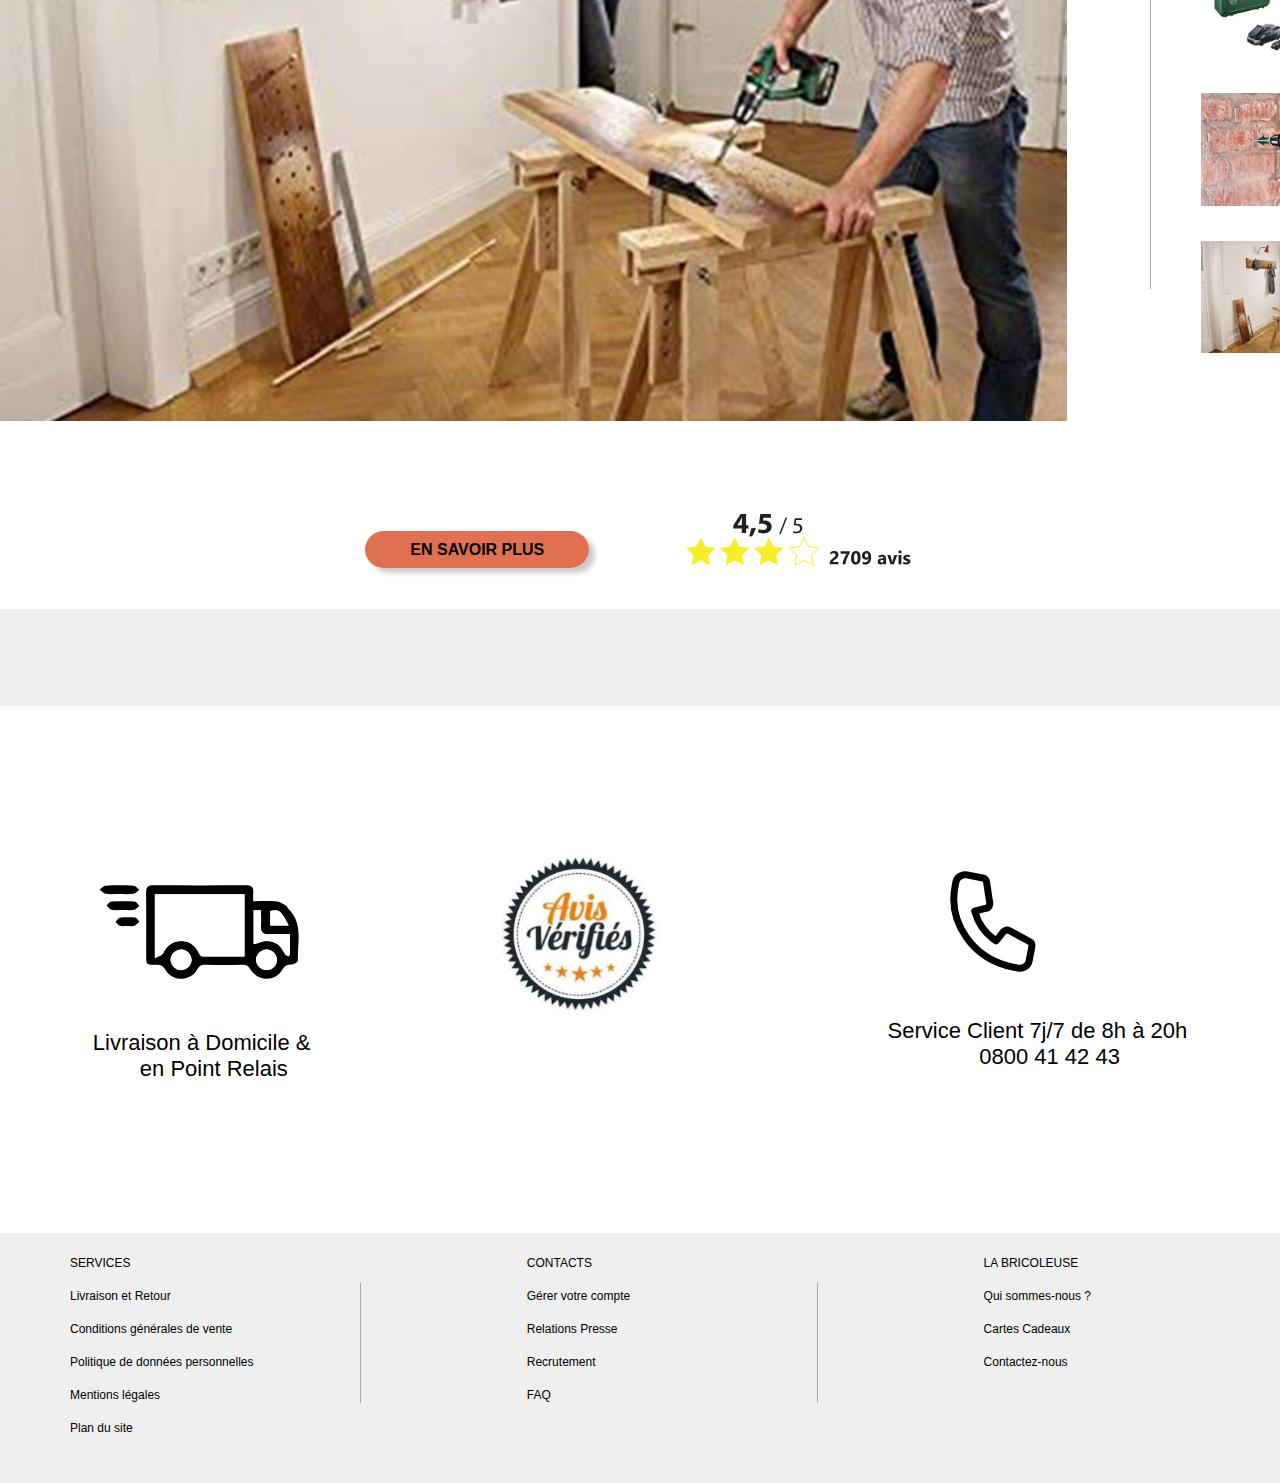
==== commit 0b1600da: "--all" ====
--- a/index.html
+++ b/index.html
@@ -8,7 +8,7 @@
   <meta name="description" content="Des outils légers et performants que la bricoleuse bricole">
   <title>La Bricoleuse | performance et légéreté</title>
   <link rel="stylesheet" href="mobile.css">
-  <!-- <link rel="stylesheet" href="style.css"> -->
+  <link rel="stylesheet" href="style.css">
   <link rel="stylesheet" href="vertical-slider.css">
 </head>
 
@@ -139,15 +139,18 @@
 
 <div class="grey"></div>
 
-
+<div id="bandeau_mobile"></div><!--bandeau smartphone-->
 
 <section id="livraison"><!--troisième section-->
 
-  <div>
-  <img src="./icones/camion.svg">
-  <p>Livraison à Domicile &
+ 
+
+  <div>
+  <img id="camion" src="./icones/camion.svg">
+  <p id="livraison_camion">Livraison à Domicile &
     en Point Relais</p>
 </div>
+
 
 <div>
   <img id="avis" src="./icones/avis_verifies.svg">
@@ -155,7 +158,7 @@
 
 <div>
   <img id="tel" src="./icones/telephone.svg">
-  <p>Service Client 7j/7 de 8h à 20h
+  <p id="livraison_telephone">Service Client 7j/7 de 8h à 20h
     0800 41 42 43</p>
 </div>
   
--- a/mobile.css
+++ b/mobile.css
@@ -9,6 +9,11 @@
     --brown: color: #301919;
     }
     
+
+    html {
+      scroll-behavior: smooth;
+      width: auto;
+    }
     
     
     body {
@@ -16,6 +21,7 @@
       font-family: 'Segoe UI', Tahoma, Geneva, Verdana, sans-serif;
       font-size: 14 px;
       margin: 0;
+     
     }
 
 
@@ -175,14 +181,14 @@
 
                #icones_gche img {
 
-                width: 36%;
+                width: 60%;
                 height: auto;
                 text-align: right;             
               }
 
 
               div #icones_gche {
-                transform: translateX(130px);
+                margin-left: 250px;
                 margin-top: 80px;
               }
 
@@ -221,34 +227,190 @@
 
 
 
-              /*footer-menu fixe*/
+  /*footer-menu fixe*/
             
    #fixed {
 
-    display: block;
+    display: flex;
     height: 72px;
     background-color: var(--grey);
     position: fixed;
-    top: 780px;
-    
+    top: 750px;
+    z-index: 100;
+    overflow: hidden;
+    padding: 0 50px;
         
    }
 
    #fixed img {
-
-    display: inline-block;
-    margin: auto;
-   }
-
-
+    
+    margin-right: 20px;
+    width: 15%;
    
-  
-  
-
-
-
-
-
+   }
+
+
+      
+  
+  /*section 2 avec gallery*/
+
+
+  #gallery {
+
+    height: 880;
+  }
+
+
+  .btn2 {
+
+    color: var(--white);
+    text-transform: var(--caps);
+    text-decoration: none;
+    font-weight: 600;
+    background-color:  #E16F52;
+    padding: 10px 45px;
+    border-radius: 70px;
+    box-shadow: 6px 5px 5px rgb(202, 202, 202);
+   
+    
+    }
+  
+  #bouton2 {
+  
+    transform: translateY(100px);
+    text-align: center;
+    
+  }
+  
+  
+  #avis {
+  
+    margin-left: 10px;
+    transform: translateY(-130px);
+    width: 40%;
+    height: auto;
+  }
+
+
+
+
+
+  /*troisième section livraison*/
+
+  #bandeau_mobile {
+
+    background-color: var(--grey);
+    height: 10px;
+    transform: translateY(210px);
+  }
+
+
+  #livraison {
+    display: flex;
+    height: 500px;
+    transform: translateY(300px);
+  }
+  
+  
+  #livraison #livraison_camion {
+    text-align: left;
+   white-space: normal;
+    margin-top: 20px;
+    font-size: 14px;
+    transform: translateX(30px);
+    
+   
+  }
+
+
+
+  #livraison #livraison_telephone {
+    text-align: right;
+    white-space: pre-line; 
+    margin-top: 20px;
+    font-size: 14px;
+    transform: translateX(-30px);
+  }
+  
+  
+  #livraison img {
+    text-align: center;
+     margin: auto;
+     margin-bottom: 20px;
+     
+  }
+
+  #camion {
+
+    width: 70%;
+    height: auto;
+    padding-left: 30px;
+  }
+  
+  
+  #tel {
+  
+    transform: translateX(20px);
+    width: 40%;
+    height: auto;
+    
+  }
+  
+  
+  
+  
+  #livraison #avis {
+  
+    width: 70%;
+    height: auto;
+    transform: translateY(-80px);
+    
+  }
+
+
+  
+/*footer*/
+
+.vl {
+display: none;
+
+}
+
+
+footer {
+  
+  background-color: var(--grey);
+  height: 250px;
+  display: flex; 
+  
+}
+
+footer li {
+    
+  list-style-type: none;
+  font-size: 10px;
+ 
+  
+ 
+}
+
+
+footer img {
+
+  width: 400%;
+  height: auto;
+  margin-left: -230px;
+  margin-top: 20px;
+  
+  }
+
+  
+footer ul {
+  width: 110px;
+  margin-top: 100px;
+  padding-left: 20px;
+  transform: translateX(15px);
+}
 
 
 
--- a/style.css
+++ b/style.css
@@ -1,3 +1,6 @@
+
+@media (min-width : 1200px) {
+
 /*variables*/
 :root {
 --caps: uppercase;
@@ -269,12 +272,17 @@
 
 /*troisième section livraison*/
 
+#bandeau_mobile {
+
+  display: none;
+}
+
+
 #livraison {
   display: flex;
   align-items: center;
   justify-content: space-around;
   height: 527px;
-  background-color: white;
   /*box-shadow: 0px 1px 3px rgb(180, 180, 180);*/
 }
 
@@ -316,7 +324,7 @@
 /*footer*/
 
 
-#fixed {
+#fixed { /*menu sur smartphone*/
 
   display: none;
 }
@@ -376,4 +384,4 @@
 
 
 
-
+}
--- a/vertical-slider.css
+++ b/vertical-slider.css
@@ -19,7 +19,7 @@
 }
 
 
-.line_gallery {
+.line_gallery {  /*petite ligne verticale qui sépare le container et les thumbnails*/
 
   border-left: 1px solid rgb(168, 168, 168);
   height: 600px;
@@ -91,4 +91,101 @@
 
 
 
+/*Version Mobile*/
 
+@media (max-width : 870px) { 
+
+    html {
+    scroll-behavior: smooth;
+    
+}
+
+
+
+
+    .line_gallery {
+
+        display: none;
+              
+      }
+
+
+      
+
+
+      .container_gallery {
+        display: flex;
+        justify-content: flex-start;
+        margin-top: 100px;
+              
+            }
+
+
+         .thumbnails {
+                display: flex;
+                flex-direction: row;
+                line-height: 0;
+                transform: translateY(450px);
+                margin-left: -20px;
+                
+            }
+            
+        .thumbnails li {
+                flex: auto;
+                list-style: none;
+                
+            }
+            
+            
+            
+         .container_gallery .thumbnails a {
+                display: block;
+                list-style-type: none;
+                
+            }
+            
+        .thumbnails img {
+            
+                width: 75px;
+                height: auto;
+                object-fit: cover;
+                object-position: top;
+            }
+            
+
+            .slides {
+    
+                overflow: hidden;
+                width: auto;
+                height: 250px;
+                padding-left: 20px;
+            }
+            
+            .slides li {
+                width: auto;
+                height: 250px;
+                position: absolute;
+                z-index: 1;
+                list-style: none;
+                
+            
+            
+            }
+            
+            .slides img {
+                height: 250px;
+                object-fit: cover;
+                object-position: top;
+                
+            }
+
+
+
+
+
+
+
+}
+
+
+
